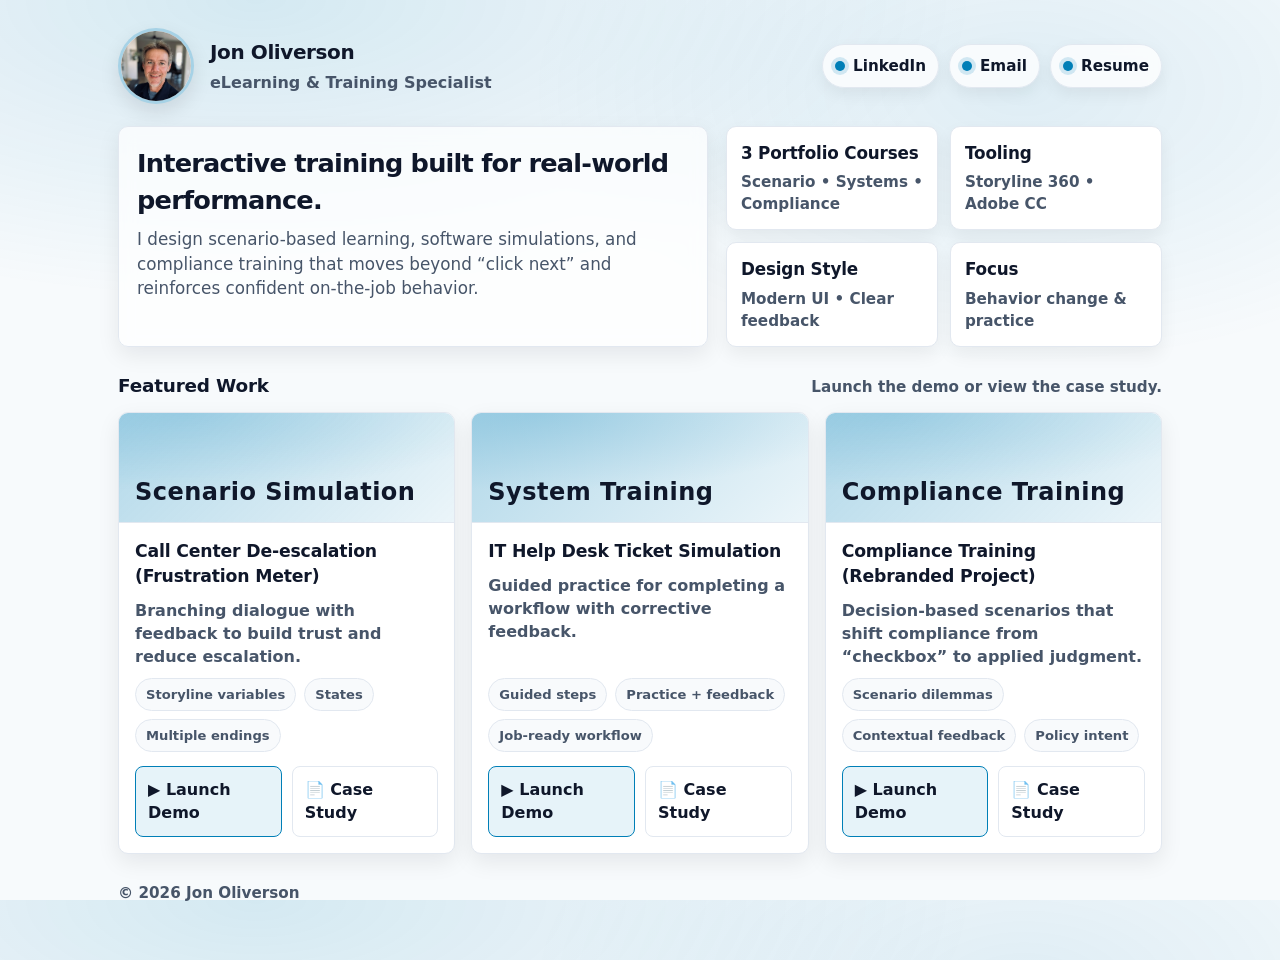
==== index.html @ 129a7a60 "Update index.html" ====
<!doctype html>
<html lang="en">
<head>
  <meta charset="utf-8" />
  <meta name="viewport" content="width=device-width, initial-scale=1" />
  <title>Jon Oliverson | eLearning & Training Specialist</title>
  <meta name="description" content="Portfolio of interactive eLearning and training projects (Storyline 360)." />

  <style>
    :root{
      --accent:#007fb7;
      --bg:#f7fafc;
      --card:#ffffff;
      --text:#0f172a;
      --muted:#475569;
      --border:#e2e8f0;
      --shadow: 0 8px 22px rgba(2, 6, 23, .08);
      --radius: 10px;
      --max: 1080px;
    }

    *{ box-sizing:border-box; }
    html, body{ height:100%; }
    body{
      margin:0;
      font-family: ui-sans-serif, system-ui, -apple-system, Segoe UI, Roboto, Helvetica, Arial, "Apple Color Emoji", "Segoe UI Emoji";
      color:var(--text);
      background:
        radial-gradient(1200px 500px at 20% 0%, rgba(0,127,183,.14), transparent 60%),
        radial-gradient(900px 500px at 80% 10%, rgba(0,127,183,.10), transparent 55%),
        var(--bg);
      line-height:1.45;
    }

    a{ color:inherit; text-decoration:none; }
    .wrap{ max-width:var(--max); margin:0 auto; padding:28px 18px 56px; }

    /* Header */
    .top{
      display:flex;
      gap:18px;
      align-items:center;
      justify-content:space-between;
      margin-bottom:22px;
    }

    .brand{
      display:flex;
      gap:16px;
      align-items:center;
      min-width: 280px;
    }

    .headshot{
      width:76px; height:76px;
      border-radius:50%;
      border:3px solid rgba(0,127,183,.35);
      box-shadow: 0 8px 20px rgba(2,6,23,.10);
      object-fit:cover;
      background:#fff;
    }

    .title h1{
      margin:0;
      font-size:1.25rem;
      letter-spacing:-0.02em;
    }
    .title p{
      margin:4px 0 0;
      color:var(--muted);
      font-weight:600;
    }

    .actions{
      display:flex;
      gap:10px;
      flex-wrap:wrap;
      justify-content:flex-end;
    }

    .chip{
      display:inline-flex;
      align-items:center;
      gap:8px;
      padding:10px 12px;
      border:1px solid var(--border);
      background:rgba(255,255,255,.75);
      backdrop-filter: blur(6px);
      border-radius:999px;
      box-shadow: 0 6px 16px rgba(2,6,23,.06);
      color:var(--muted);
      font-weight:700;
      font-size:.95rem;
    }

    .chip strong{ color:var(--text); }
    .dot{
      width:10px; height:10px; border-radius:50%;
      background:var(--accent);
      box-shadow: 0 0 0 4px rgba(0,127,183,.16);
    }

    /* Hero */
    .hero{
      display:grid;
      grid-template-columns: 1.15fr .85fr;
      gap:18px;
      align-items:stretch;
      margin: 18px 0 26px;
    }

    .heroCard{
      background:rgba(255,255,255,.72);
      border:1px solid var(--border);
      border-radius: var(--radius);
      box-shadow: var(--shadow);
      padding:18px 18px;
      backdrop-filter: blur(8px);
    }

    .heroCard h2{
      margin:0 0 8px;
      font-size:1.6rem;
      letter-spacing:-0.03em;
    }

    .heroCard p{
      margin:0;
      color:var(--muted);
      font-size:1.05rem;
    }

    .stats{
      display:grid;
      grid-template-columns: 1fr 1fr;
      gap:12px;
      height:100%;
    }

    .stat{
      background: var(--card);
      border:1px solid var(--border);
      border-radius: var(--radius);
      padding:14px 14px;
      box-shadow: 0 8px 18px rgba(2,6,23,.06);
    }
    .stat .k{
      font-weight:900;
      font-size:1.05rem;
      letter-spacing:-0.01em;
    }
    .stat .v{
      margin-top:6px;
      color:var(--muted);
      font-weight:700;
      font-size:.95rem;
    }

    /* Grid */
    .sectionTitle{
      display:flex;
      align-items:baseline;
      justify-content:space-between;
      gap:12px;
      margin: 10px 0 12px;
    }
    .sectionTitle h3{
      margin:0;
      font-size:1.15rem;
      letter-spacing:-0.01em;
    }
    .sectionTitle span{
      color:var(--muted);
      font-weight:700;
      font-size:.95rem;
    }

    .grid{
      display:grid;
      grid-template-columns: repeat(3, minmax(0, 1fr));
      gap:16px;
    }

    .card{
      background: var(--card);
      border:1px solid var(--border);
      border-radius: var(--radius);
      box-shadow: var(--shadow);
      overflow:hidden;
      display:flex;
      flex-direction:column;
      min-height: 280px;
    }

    /* Gradient header + text inside */
    .thumb{
      height:110px;
      background:
        linear-gradient(135deg, rgba(0,127,183,.30), rgba(0,127,183,.08)),
        radial-gradient(500px 120px at 20% 0%, rgba(0,127,183,.18), transparent 65%),
        #ffffff;
      border-bottom:1px solid var(--border);
      position:relative;
    }

    .thumbHeader{
      position:absolute;
      left:16px;
      bottom:12px;
      right:16px;
    }

      .thumbKicker{
      font-size: 1.5rem;
      font-weight: 700;
      letter-spacing: .02em;
      text-transform: none;         /* remove ALL CAPS for a more modern look */
      color: var(--text);
    }
    .content{ padding:16px 16px 14px; flex:1; display:flex; flex-direction:column; gap:10px;}
    .content h4{ margin:0; font-size:1.08rem; letter-spacing:-0.01em;}
    .content p{ margin:0; color:var(--muted); font-weight:600; }

    .meta{
      display:flex;
      gap:8px;
      flex-wrap:wrap;
      margin-top:auto;
    }
    .pill{
      border:1px solid var(--border);
      color: var(--muted);
      background:#f8fafc;
      padding:6px 10px;
      border-radius:20px;
      font-size:.82rem;
      font-weight:800;
    }

    .buttons{
      display:flex;
      gap:10px;
      padding: 0 16px 16px;
    }

    .btn{
      flex:1;
      display:inline-flex;
      align-items:center;
      justify-content:center;
      gap:8px;
      padding:11px 12px;
      border-radius: 8px;
      border:1px solid var(--border);
      background:#ffffff;
      font-weight:900;
      cursor:pointer;
      transition: border-color .12s ease, background .12s ease;
      user-select:none;
    }

    .btn:hover{
      border-color: var(--accent);
      background: #f4f8fb;
    }

    .btnPrimary{
      border-color: var(--accent);
      background: #e6f3f9;
    }

    footer{
      margin-top:28px;
      color: var(--muted);
      font-weight:700;
      font-size:.95rem;
      display:flex;
      justify-content:space-between;
      gap:12px;
      flex-wrap:wrap;
    }
    footer a{ color: var(--accent); font-weight:900; }

    /* Responsive */
    @media (max-width: 940px){
      .hero{ grid-template-columns: 1fr; }
      .grid{ grid-template-columns: 1fr; }
      .top{ flex-direction:column; align-items:flex-start; }
      .actions{ justify-content:flex-start; }
    }
  </style>
</head>

<body>
  <div class="wrap">
    <!-- Top bar -->
    <div class="top">
      <div class="brand">
        <img class="headshot" src="assets/joliverson.jpg" alt="Jon Oliverson" />
        <div class="title">
          <h1>Jon Oliverson</h1>
          <p>eLearning &amp; Training Specialist</p>
        </div>
      </div>

      <div class="actions">
        <!-- Replace these with your real links -->
        <a class="chip" href="#" aria-label="LinkedIn link">
          <span class="dot"></span>
          <strong>LinkedIn</strong>
        </a>
        <a class="chip" href="#" aria-label="Email link">
          <span class="dot"></span>
          <strong>Email</strong>
        </a>
        <a class="chip" href="#" aria-label="Download resume">
          <span class="dot"></span>
          <strong>Resume</strong>
        </a>
      </div>
    </div>

    <!-- Hero -->
    <div class="hero">
      <div class="heroCard">
        <h2>Interactive training built for real-world performance.</h2>
        <p>
          I design scenario-based learning, software simulations, and compliance training that moves beyond “click next”
          and reinforces confident on-the-job behavior.
        </p>
      </div>

      <div class="stats">
        <div class="stat">
          <div class="k">3 Portfolio Courses</div>
          <div class="v">Scenario • Systems • Compliance</div>
        </div>
        <div class="stat">
          <div class="k">Tooling</div>
          <div class="v">Storyline 360 • Adobe CC</div>
        </div>
        <div class="stat">
          <div class="k">Design Style</div>
          <div class="v">Modern UI • Clear feedback</div>
        </div>
        <div class="stat">
          <div class="k">Focus</div>
          <div class="v">Behavior change &amp; practice</div>
        </div>
      </div>
    </div>

    <!-- Projects -->
    <div class="sectionTitle">
      <h3>Featured Work</h3>
      <span>Launch the demo or view the case study.</span>
    </div>

    <div class="grid">
      <!-- 1) Call Center Sim -->
      <div class="card">
        <div class="thumb">
          <div class="thumbHeader"><div class="thumbKicker">Scenario Simulation</div></div>
        </div>
        <div class="content">
          <h4>Call Center De-escalation (Frustration Meter)</h4>
          <p>Branching dialogue with feedback to build trust and reduce escalation.</p>
          <div class="meta">
            <span class="pill">Storyline variables</span>
            <span class="pill">States</span>
            <span class="pill">Multiple endings</span>
          </div>
        </div>
        <div class="buttons">
          <a class="btn btnPrimary" href="call-center-sim/story.html" target="_blank" rel="noopener noreferrer">▶ Launch Demo</a>
          <a class="btn" href="call-center-sim/case-study.html">📄 Case Study</a>
        </div>
      </div>

      <!-- 2) System Training -->
      <div class="card">
        <div class="thumb">
          <div class="thumbHeader"><div class="thumbKicker">System Training</div></div>
        </div>
        <div class="content">
          <h4>IT Help Desk Ticket Simulation</h4>
          <p>Guided practice for completing a workflow with corrective feedback.</p>
          <div class="meta">
            <span class="pill">Guided steps</span>
            <span class="pill">Practice + feedback</span>
            <span class="pill">Job-ready workflow</span>
          </div>
        </div>
        <div class="buttons">
          <a class="btn btnPrimary" href="system-training/story.html" target="_blank" rel="noopener noreferrer">▶ Launch Demo</a>
          <a class="btn" href="system-training/case-study.html">📄 Case Study</a>
        </div>
      </div>

      <!-- 3) Compliance Training -->
      <div class="card">
        <div class="thumb">
          <div class="thumbHeader"><div class="thumbKicker">Compliance Training</div></div>
        </div>
        <div class="content">
          <h4>Compliance Training (Rebranded Project)</h4>
          <p>Decision-based scenarios that shift compliance from “checkbox” to applied judgment.</p>
          <div class="meta">
            <span class="pill">Scenario dilemmas</span>
            <span class="pill">Contextual feedback</span>
            <span class="pill">Policy intent</span>
          </div>
        </div>
        <div class="buttons">
          <a class="btn btnPrimary" href="compliance-training/story.html" target="_blank" rel="noopener noreferrer">▶ Launch Demo</a>
          <a class="btn" href="compliance-training/case-study.html">📄 Case Study</a>
        </div>
      </div>
    </div>

    <footer>
      <div>© <span id="year"></span> Jon Oliverson</div>
    </footer>
  </div>

  <script>
    document.getElementById("year").textContent = new Date().getFullYear();
  </script>
</body>
</html>
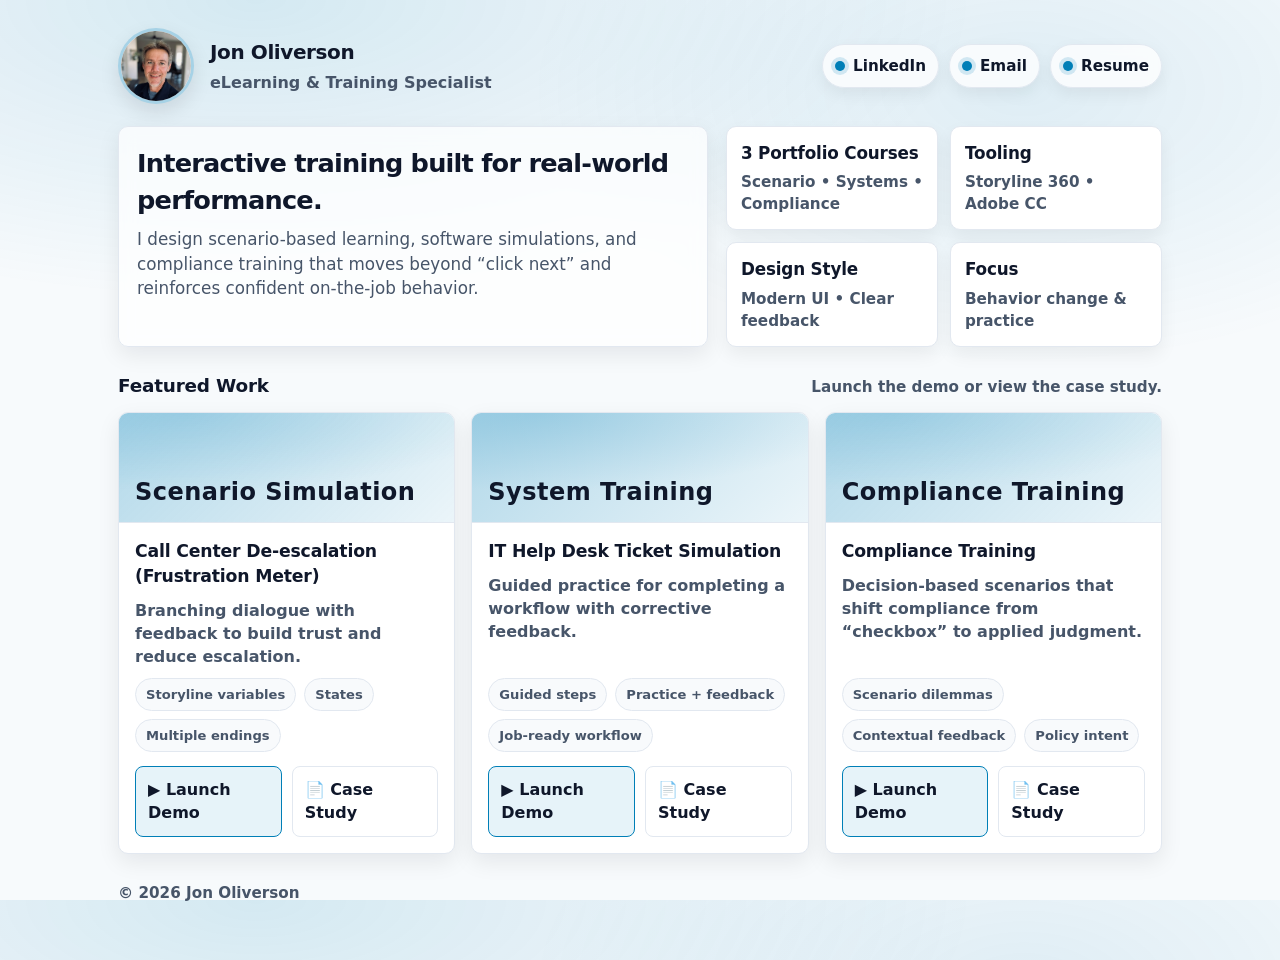
==== commit 109c857a: "Update index.html" ====
--- a/index.html
+++ b/index.html
@@ -305,7 +305,7 @@
 
       <div class="actions">
         <!-- Replace these with your real links -->
-        <a class="chip" href="#" aria-label="LinkedIn link">
+        <a class="chip" href="https://www.linkedin.com/in/jonathan-oliverson-7071074" target="_blank" rel="noopener noreferrer" aria-label="LinkedIn link">
           <span class="dot"></span>
           <strong>LinkedIn</strong>
         </a>
@@ -403,7 +403,7 @@
           <div class="thumbHeader"><div class="thumbKicker">Compliance Training</div></div>
         </div>
         <div class="content">
-          <h4>Compliance Training (Rebranded Project)</h4>
+          <h4>Compliance Training</h4>
           <p>Decision-based scenarios that shift compliance from “checkbox” to applied judgment.</p>
           <div class="meta">
             <span class="pill">Scenario dilemmas</span>
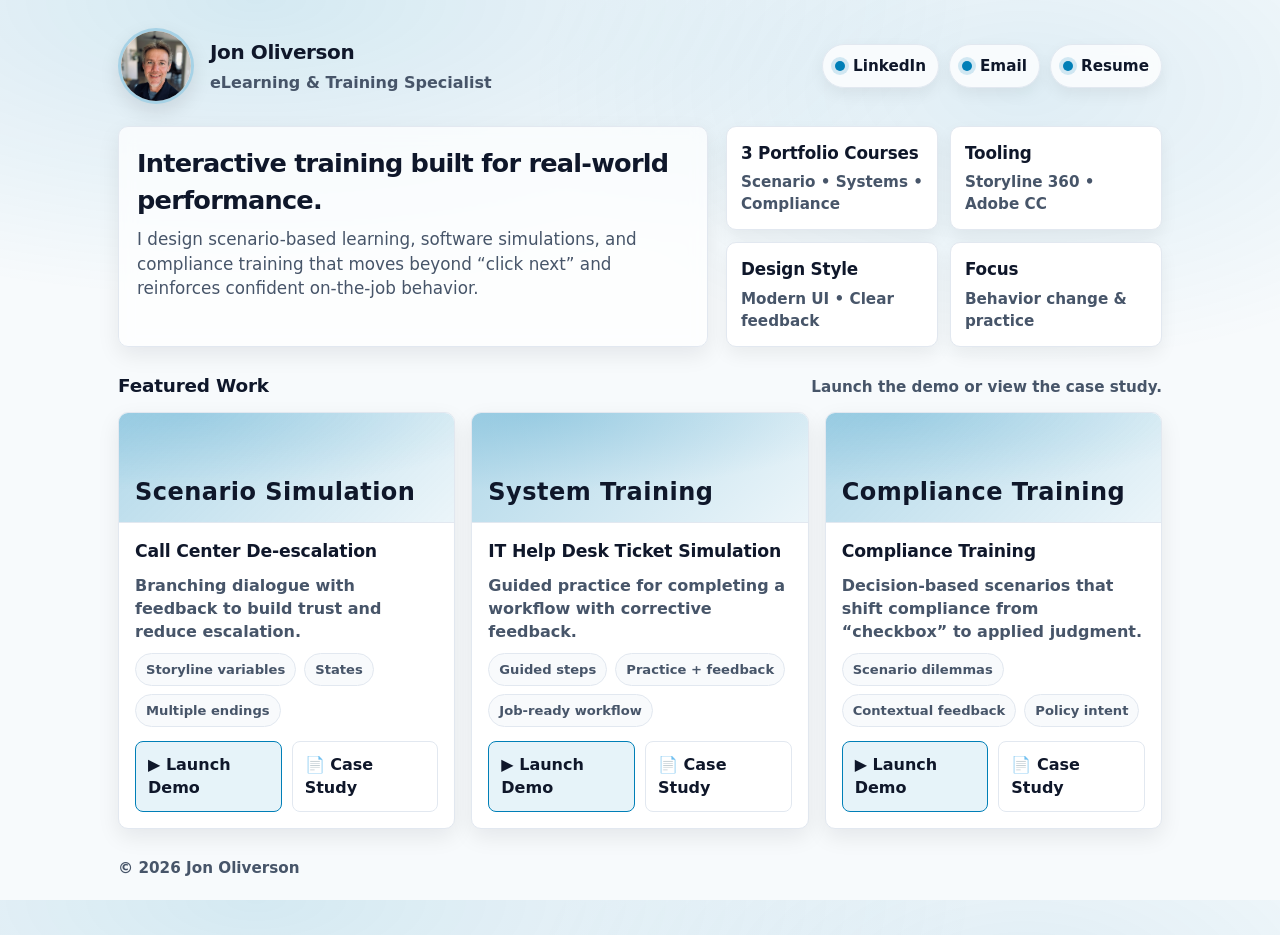
==== commit 589f157f: "Update index.html" ====
--- a/index.html
+++ b/index.html
@@ -363,7 +363,7 @@
           <div class="thumbHeader"><div class="thumbKicker">Scenario Simulation</div></div>
         </div>
         <div class="content">
-          <h4>Call Center De-escalation (Frustration Meter)</h4>
+          <h4>Call Center De-escalation</h4>
           <p>Branching dialogue with feedback to build trust and reduce escalation.</p>
           <div class="meta">
             <span class="pill">Storyline variables</span>
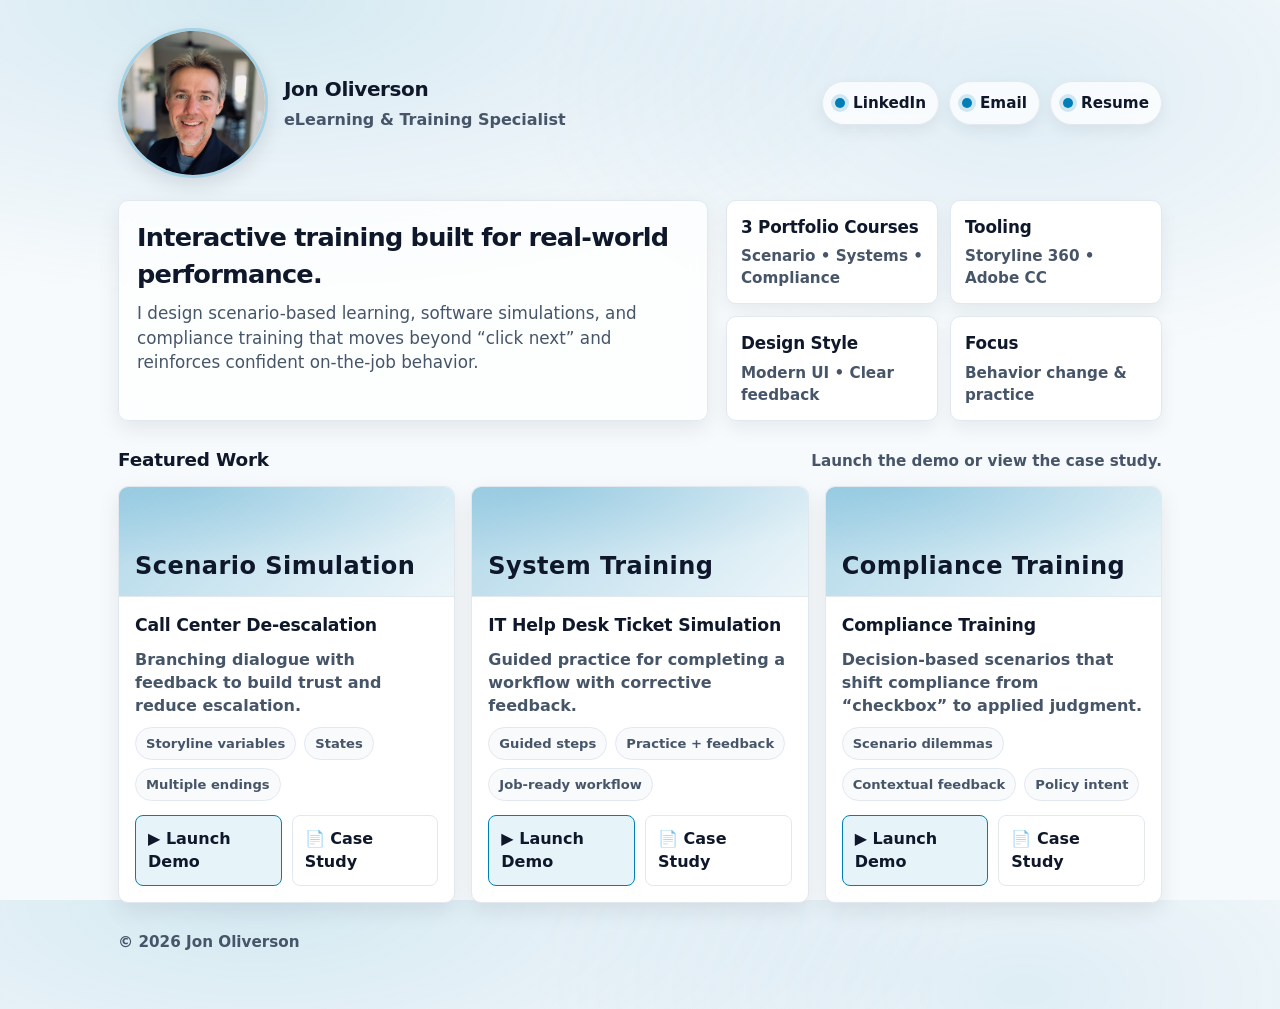
==== commit 4b99a84e: "Update index.html" ====
--- a/index.html
+++ b/index.html
@@ -52,7 +52,7 @@
     }
 
     .headshot{
-      width:76px; height:76px;
+      width:150px; height:150px;
       border-radius:50%;
       border:3px solid rgba(0,127,183,.35);
       box-shadow: 0 8px 20px rgba(2,6,23,.10);
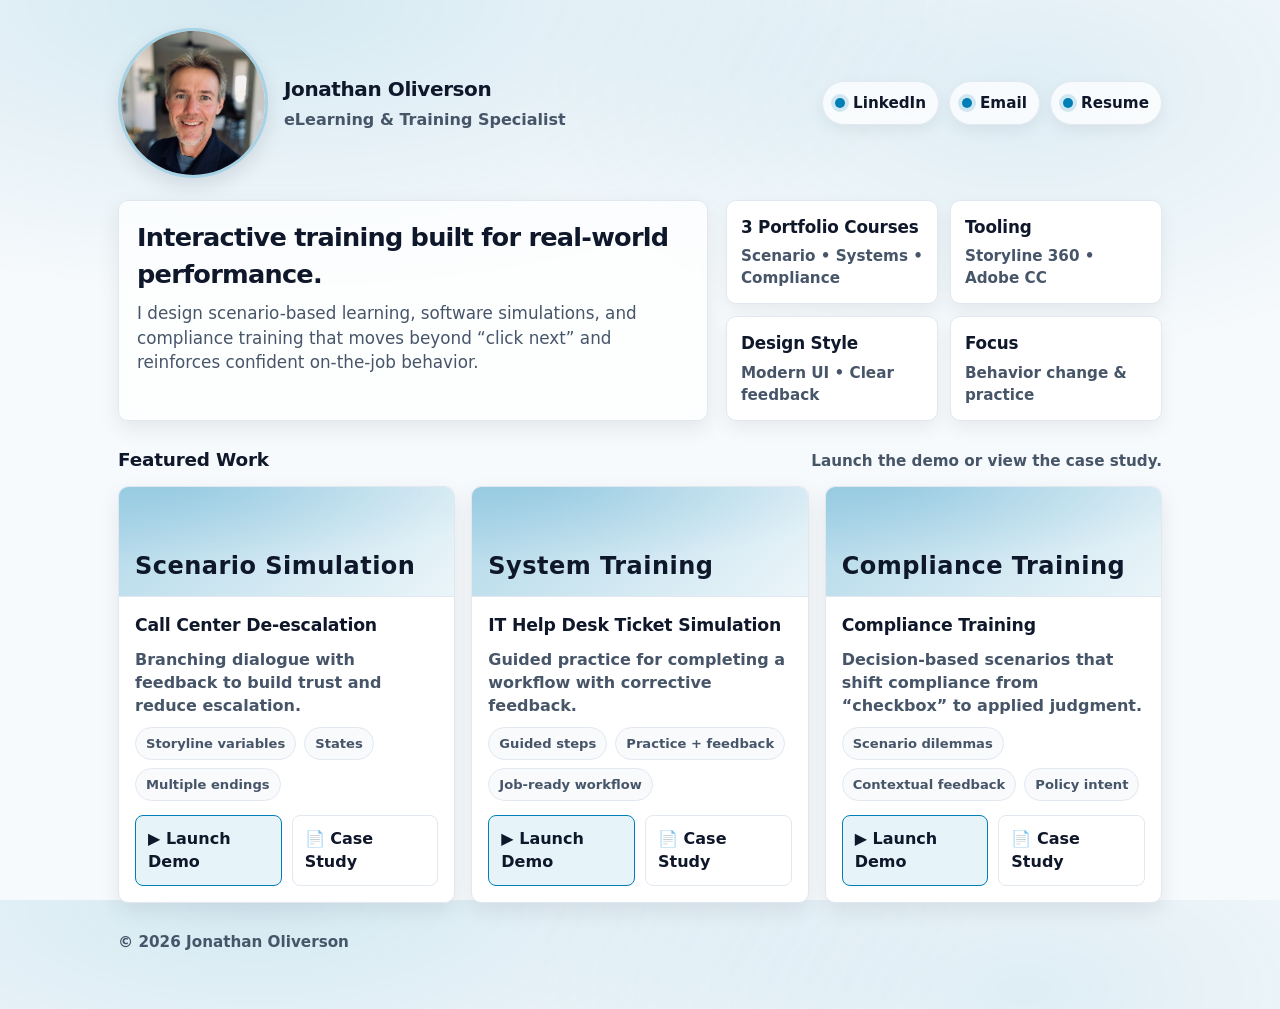
==== commit 6ca05c94: "Update index.html Jon -> Jonathan updates." ====
--- a/index.html
+++ b/index.html
@@ -3,7 +3,7 @@
 <head>
   <meta charset="utf-8" />
   <meta name="viewport" content="width=device-width, initial-scale=1" />
-  <title>Jon Oliverson | eLearning & Training Specialist</title>
+  <title>Jonathan Oliverson | eLearning & Training Specialist</title>
   <meta name="description" content="Portfolio of interactive eLearning and training projects (Storyline 360)." />
 
   <style>
@@ -296,9 +296,9 @@
     <!-- Top bar -->
     <div class="top">
       <div class="brand">
-        <img class="headshot" src="assets/joliverson.jpg" alt="Jon Oliverson" />
+        <img class="headshot" src="assets/joliverson.jpg" alt="Jonathan Oliverson" />
         <div class="title">
-          <h1>Jon Oliverson</h1>
+          <h1>Jonathan Oliverson</h1>
           <p>eLearning &amp; Training Specialist</p>
         </div>
       </div>
@@ -419,7 +419,7 @@
     </div>
 
     <footer>
-      <div>© <span id="year"></span> Jon Oliverson</div>
+      <div>© <span id="year"></span> Jonathan Oliverson</div>
     </footer>
   </div>
 
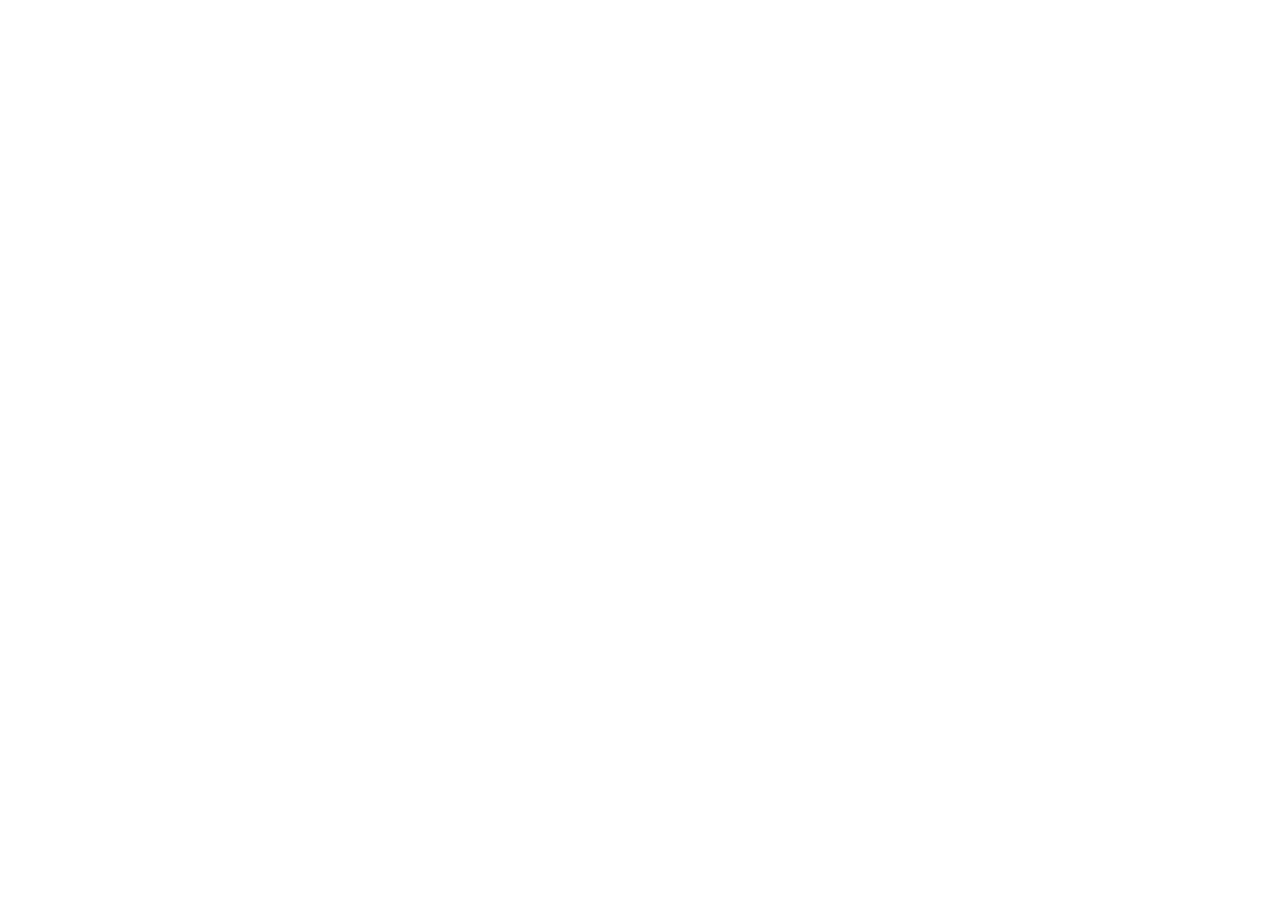
==== commit c54f56c3: "Redirect index.html to portfolio URL Updated the HTML document to redirect to the Jon Oliverson Port" ====
--- a/index.html
+++ b/index.html
@@ -1,430 +1,11 @@
-<!doctype html>
+<!DOCTYPE html>
 <html lang="en">
 <head>
-  <meta charset="utf-8" />
-  <meta name="viewport" content="width=device-width, initial-scale=1" />
-  <title>Jonathan Oliverson | eLearning & Training Specialist</title>
-  <meta name="description" content="Portfolio of interactive eLearning and training projects (Storyline 360)." />
-
-  <style>
-    :root{
-      --accent:#007fb7;
-      --bg:#f7fafc;
-      --card:#ffffff;
-      --text:#0f172a;
-      --muted:#475569;
-      --border:#e2e8f0;
-      --shadow: 0 8px 22px rgba(2, 6, 23, .08);
-      --radius: 10px;
-      --max: 1080px;
-    }
-
-    *{ box-sizing:border-box; }
-    html, body{ height:100%; }
-    body{
-      margin:0;
-      font-family: ui-sans-serif, system-ui, -apple-system, Segoe UI, Roboto, Helvetica, Arial, "Apple Color Emoji", "Segoe UI Emoji";
-      color:var(--text);
-      background:
-        radial-gradient(1200px 500px at 20% 0%, rgba(0,127,183,.14), transparent 60%),
-        radial-gradient(900px 500px at 80% 10%, rgba(0,127,183,.10), transparent 55%),
-        var(--bg);
-      line-height:1.45;
-    }
-
-    a{ color:inherit; text-decoration:none; }
-    .wrap{ max-width:var(--max); margin:0 auto; padding:28px 18px 56px; }
-
-    /* Header */
-    .top{
-      display:flex;
-      gap:18px;
-      align-items:center;
-      justify-content:space-between;
-      margin-bottom:22px;
-    }
-
-    .brand{
-      display:flex;
-      gap:16px;
-      align-items:center;
-      min-width: 280px;
-    }
-
-    .headshot{
-      width:150px; height:150px;
-      border-radius:50%;
-      border:3px solid rgba(0,127,183,.35);
-      box-shadow: 0 8px 20px rgba(2,6,23,.10);
-      object-fit:cover;
-      background:#fff;
-    }
-
-    .title h1{
-      margin:0;
-      font-size:1.25rem;
-      letter-spacing:-0.02em;
-    }
-    .title p{
-      margin:4px 0 0;
-      color:var(--muted);
-      font-weight:600;
-    }
-
-    .actions{
-      display:flex;
-      gap:10px;
-      flex-wrap:wrap;
-      justify-content:flex-end;
-    }
-
-    .chip{
-      display:inline-flex;
-      align-items:center;
-      gap:8px;
-      padding:10px 12px;
-      border:1px solid var(--border);
-      background:rgba(255,255,255,.75);
-      backdrop-filter: blur(6px);
-      border-radius:999px;
-      box-shadow: 0 6px 16px rgba(2,6,23,.06);
-      color:var(--muted);
-      font-weight:700;
-      font-size:.95rem;
-    }
-
-    .chip strong{ color:var(--text); }
-    .dot{
-      width:10px; height:10px; border-radius:50%;
-      background:var(--accent);
-      box-shadow: 0 0 0 4px rgba(0,127,183,.16);
-    }
-
-    /* Hero */
-    .hero{
-      display:grid;
-      grid-template-columns: 1.15fr .85fr;
-      gap:18px;
-      align-items:stretch;
-      margin: 18px 0 26px;
-    }
-
-    .heroCard{
-      background:rgba(255,255,255,.72);
-      border:1px solid var(--border);
-      border-radius: var(--radius);
-      box-shadow: var(--shadow);
-      padding:18px 18px;
-      backdrop-filter: blur(8px);
-    }
-
-    .heroCard h2{
-      margin:0 0 8px;
-      font-size:1.6rem;
-      letter-spacing:-0.03em;
-    }
-
-    .heroCard p{
-      margin:0;
-      color:var(--muted);
-      font-size:1.05rem;
-    }
-
-    .stats{
-      display:grid;
-      grid-template-columns: 1fr 1fr;
-      gap:12px;
-      height:100%;
-    }
-
-    .stat{
-      background: var(--card);
-      border:1px solid var(--border);
-      border-radius: var(--radius);
-      padding:14px 14px;
-      box-shadow: 0 8px 18px rgba(2,6,23,.06);
-    }
-    .stat .k{
-      font-weight:900;
-      font-size:1.05rem;
-      letter-spacing:-0.01em;
-    }
-    .stat .v{
-      margin-top:6px;
-      color:var(--muted);
-      font-weight:700;
-      font-size:.95rem;
-    }
-
-    /* Grid */
-    .sectionTitle{
-      display:flex;
-      align-items:baseline;
-      justify-content:space-between;
-      gap:12px;
-      margin: 10px 0 12px;
-    }
-    .sectionTitle h3{
-      margin:0;
-      font-size:1.15rem;
-      letter-spacing:-0.01em;
-    }
-    .sectionTitle span{
-      color:var(--muted);
-      font-weight:700;
-      font-size:.95rem;
-    }
-
-    .grid{
-      display:grid;
-      grid-template-columns: repeat(3, minmax(0, 1fr));
-      gap:16px;
-    }
-
-    .card{
-      background: var(--card);
-      border:1px solid var(--border);
-      border-radius: var(--radius);
-      box-shadow: var(--shadow);
-      overflow:hidden;
-      display:flex;
-      flex-direction:column;
-      min-height: 280px;
-    }
-
-    /* Gradient header + text inside */
-    .thumb{
-      height:110px;
-      background:
-        linear-gradient(135deg, rgba(0,127,183,.30), rgba(0,127,183,.08)),
-        radial-gradient(500px 120px at 20% 0%, rgba(0,127,183,.18), transparent 65%),
-        #ffffff;
-      border-bottom:1px solid var(--border);
-      position:relative;
-    }
-
-    .thumbHeader{
-      position:absolute;
-      left:16px;
-      bottom:12px;
-      right:16px;
-    }
-
-      .thumbKicker{
-      font-size: 1.5rem;
-      font-weight: 700;
-      letter-spacing: .02em;
-      text-transform: none;         /* remove ALL CAPS for a more modern look */
-      color: var(--text);
-    }
-    .content{ padding:16px 16px 14px; flex:1; display:flex; flex-direction:column; gap:10px;}
-    .content h4{ margin:0; font-size:1.08rem; letter-spacing:-0.01em;}
-    .content p{ margin:0; color:var(--muted); font-weight:600; }
-
-    .meta{
-      display:flex;
-      gap:8px;
-      flex-wrap:wrap;
-      margin-top:auto;
-    }
-    .pill{
-      border:1px solid var(--border);
-      color: var(--muted);
-      background:#f8fafc;
-      padding:6px 10px;
-      border-radius:20px;
-      font-size:.82rem;
-      font-weight:800;
-    }
-
-    .buttons{
-      display:flex;
-      gap:10px;
-      padding: 0 16px 16px;
-    }
-
-    .btn{
-      flex:1;
-      display:inline-flex;
-      align-items:center;
-      justify-content:center;
-      gap:8px;
-      padding:11px 12px;
-      border-radius: 8px;
-      border:1px solid var(--border);
-      background:#ffffff;
-      font-weight:900;
-      cursor:pointer;
-      transition: border-color .12s ease, background .12s ease;
-      user-select:none;
-    }
-
-    .btn:hover{
-      border-color: var(--accent);
-      background: #f4f8fb;
-    }
-
-    .btnPrimary{
-      border-color: var(--accent);
-      background: #e6f3f9;
-    }
-
-    footer{
-      margin-top:28px;
-      color: var(--muted);
-      font-weight:700;
-      font-size:.95rem;
-      display:flex;
-      justify-content:space-between;
-      gap:12px;
-      flex-wrap:wrap;
-    }
-    footer a{ color: var(--accent); font-weight:900; }
-
-    /* Responsive */
-    @media (max-width: 940px){
-      .hero{ grid-template-columns: 1fr; }
-      .grid{ grid-template-columns: 1fr; }
-      .top{ flex-direction:column; align-items:flex-start; }
-      .actions{ justify-content:flex-start; }
-    }
-  </style>
+  <meta charset="UTF-8" />
+  <meta http-equiv="refresh" content="0; url=https://jonoliverson.github.io/portfolio/" />
+  <title>Redirecting to Jon Oliverson Portfolio</title>
 </head>
-
 <body>
-  <div class="wrap">
-    <!-- Top bar -->
-    <div class="top">
-      <div class="brand">
-        <img class="headshot" src="assets/joliverson.jpg" alt="Jonathan Oliverson" />
-        <div class="title">
-          <h1>Jonathan Oliverson</h1>
-          <p>eLearning &amp; Training Specialist</p>
-        </div>
-      </div>
-
-      <div class="actions">
-        <!-- Replace these with your real links -->
-        <a class="chip" href="https://www.linkedin.com/in/jonathan-oliverson-7071074" target="_blank" rel="noopener noreferrer" aria-label="LinkedIn link">
-          <span class="dot"></span>
-          <strong>LinkedIn</strong>
-        </a>
-        <a class="chip" href="#" aria-label="Email link">
-          <span class="dot"></span>
-          <strong>Email</strong>
-        </a>
-        <a class="chip" href="#" aria-label="Download resume">
-          <span class="dot"></span>
-          <strong>Resume</strong>
-        </a>
-      </div>
-    </div>
-
-    <!-- Hero -->
-    <div class="hero">
-      <div class="heroCard">
-        <h2>Interactive training built for real-world performance.</h2>
-        <p>
-          I design scenario-based learning, software simulations, and compliance training that moves beyond “click next”
-          and reinforces confident on-the-job behavior.
-        </p>
-      </div>
-
-      <div class="stats">
-        <div class="stat">
-          <div class="k">3 Portfolio Courses</div>
-          <div class="v">Scenario • Systems • Compliance</div>
-        </div>
-        <div class="stat">
-          <div class="k">Tooling</div>
-          <div class="v">Storyline 360 • Adobe CC</div>
-        </div>
-        <div class="stat">
-          <div class="k">Design Style</div>
-          <div class="v">Modern UI • Clear feedback</div>
-        </div>
-        <div class="stat">
-          <div class="k">Focus</div>
-          <div class="v">Behavior change &amp; practice</div>
-        </div>
-      </div>
-    </div>
-
-    <!-- Projects -->
-    <div class="sectionTitle">
-      <h3>Featured Work</h3>
-      <span>Launch the demo or view the case study.</span>
-    </div>
-
-    <div class="grid">
-      <!-- 1) Call Center Sim -->
-      <div class="card">
-        <div class="thumb">
-          <div class="thumbHeader"><div class="thumbKicker">Scenario Simulation</div></div>
-        </div>
-        <div class="content">
-          <h4>Call Center De-escalation</h4>
-          <p>Branching dialogue with feedback to build trust and reduce escalation.</p>
-          <div class="meta">
-            <span class="pill">Storyline variables</span>
-            <span class="pill">States</span>
-            <span class="pill">Multiple endings</span>
-          </div>
-        </div>
-        <div class="buttons">
-          <a class="btn btnPrimary" href="call-center-sim/story.html" target="_blank" rel="noopener noreferrer">▶ Launch Demo</a>
-          <a class="btn" href="call-center-sim/case-study.html">📄 Case Study</a>
-        </div>
-      </div>
-
-      <!-- 2) System Training -->
-      <div class="card">
-        <div class="thumb">
-          <div class="thumbHeader"><div class="thumbKicker">System Training</div></div>
-        </div>
-        <div class="content">
-          <h4>IT Help Desk Ticket Simulation</h4>
-          <p>Guided practice for completing a workflow with corrective feedback.</p>
-          <div class="meta">
-            <span class="pill">Guided steps</span>
-            <span class="pill">Practice + feedback</span>
-            <span class="pill">Job-ready workflow</span>
-          </div>
-        </div>
-        <div class="buttons">
-          <a class="btn btnPrimary" href="system-training/story.html" target="_blank" rel="noopener noreferrer">▶ Launch Demo</a>
-          <a class="btn" href="system-training/case-study.html">📄 Case Study</a>
-        </div>
-      </div>
-
-      <!-- 3) Compliance Training -->
-      <div class="card">
-        <div class="thumb">
-          <div class="thumbHeader"><div class="thumbKicker">Compliance Training</div></div>
-        </div>
-        <div class="content">
-          <h4>Compliance Training</h4>
-          <p>Decision-based scenarios that shift compliance from “checkbox” to applied judgment.</p>
-          <div class="meta">
-            <span class="pill">Scenario dilemmas</span>
-            <span class="pill">Contextual feedback</span>
-            <span class="pill">Policy intent</span>
-          </div>
-        </div>
-        <div class="buttons">
-          <a class="btn btnPrimary" href="compliance-training/story.html" target="_blank" rel="noopener noreferrer">▶ Launch Demo</a>
-          <a class="btn" href="compliance-training/case-study.html">📄 Case Study</a>
-        </div>
-      </div>
-    </div>
-
-    <footer>
-      <div>© <span id="year"></span> Jonathan Oliverson</div>
-    </footer>
-  </div>
-
-  <script>
-    document.getElementById("year").textContent = new Date().getFullYear();
-  </script>
+  <p>Redirecting to <a href="https://jonoliverson.github.io/portfolio/">Jon Oliverson Portfolio</a>...</p>
 </body>
 </html>
